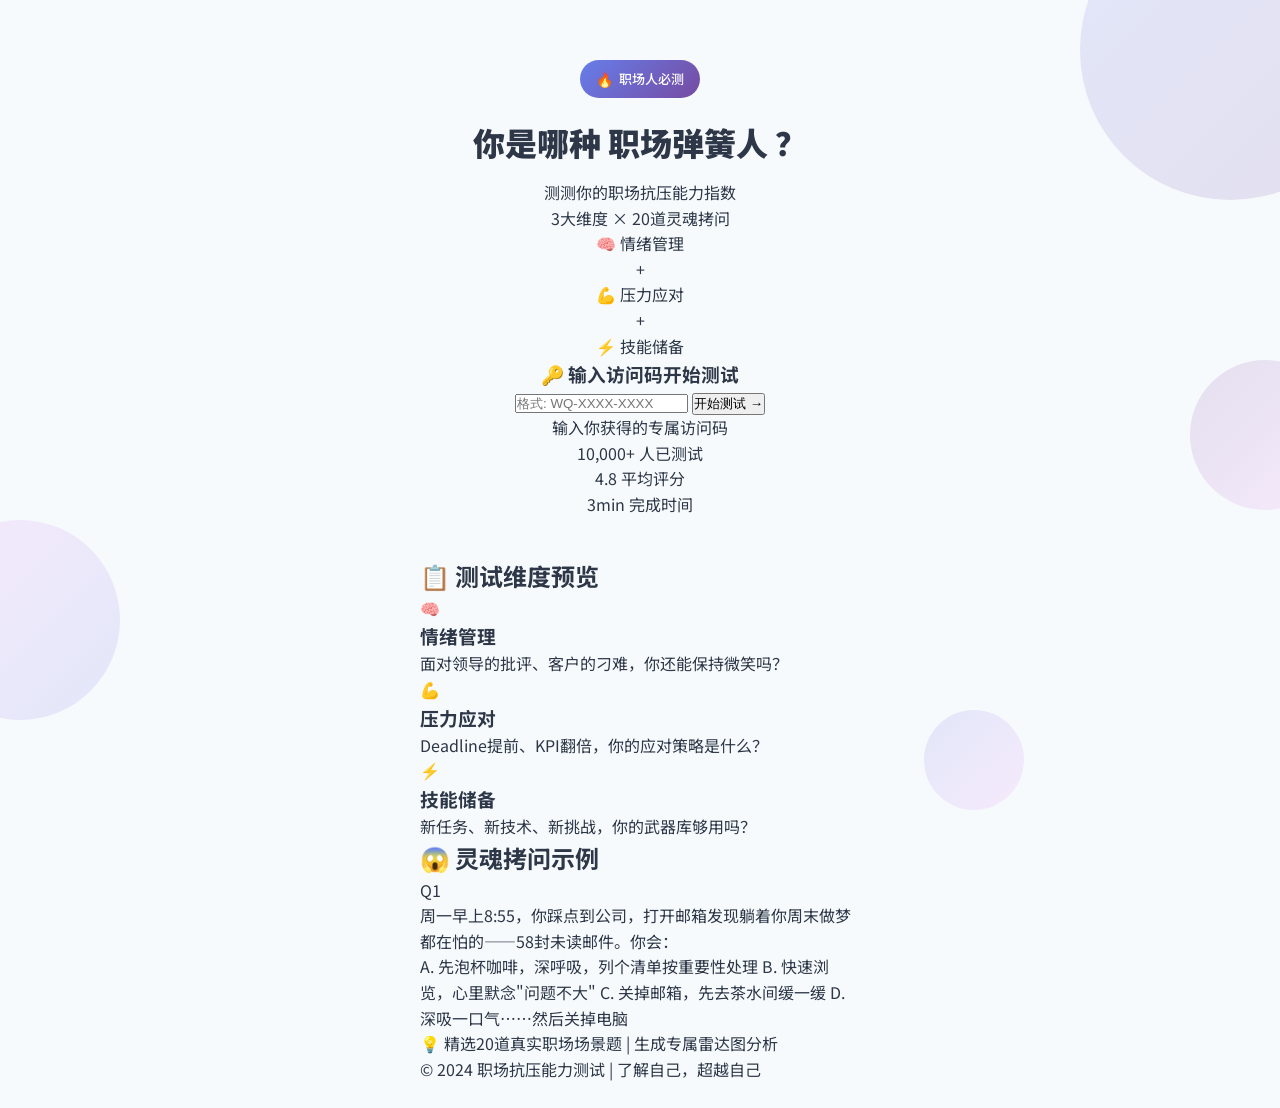
==== index.html @ 23f345e1 "Add files via upload" ====
<!DOCTYPE html>
<html lang="zh-CN">
<head>
    <meta charset="UTF-8">
    <meta name="viewport" content="width=device-width, initial-scale=1.0">
    <title>职场抗压能力测试 - 你是哪种职场弹簧人？</title>
    <link rel="stylesheet" href="assets/style.css">
    <link href="https://fonts.googleapis.com/css2?family=Noto+Sans+SC:wght@300;400;500;700;900&display=swap" rel="stylesheet">
</head>
<body>
    <div class="container">
        <!-- 背景装饰 -->
        <div class="bg-decoration">
            <div class="floating-shape shape-1"></div>
            <div class="floating-shape shape-2"></div>
            <div class="floating-shape shape-3"></div>
            <div class="floating-shape shape-4"></div>
        </div>

        <!-- 主内容区 -->
        <main class="hero-section">
            <div class="badge">
                <span class="badge-icon">🔥</span>
                <span class="badge-text">职场人必测</span>
            </div>

            <h1 class="main-title">
                <span class="title-line">你是哪种</span>
                <span class="title-highlight">职场弹簧人</span>
                <span class="title-line">？</span>
            </h1>

            <p class="subtitle">
                测测你的职场抗压能力指数<br>
                <span class="highlight-text">3大维度 × 20道灵魂拷问</span>
            </p>

            <div class="features">
                <div class="feature-item">
                    <span class="feature-icon">🧠</span>
                    <span>情绪管理</span>
                </div>
                <div class="feature-divider">+</div>
                <div class="feature-item">
                    <span class="feature-icon">💪</span>
                    <span>压力应对</span>
                </div>
                <div class="feature-divider">+</div>
                <div class="feature-item">
                    <span class="feature-icon">⚡</span>
                    <span>技能储备</span>
                </div>
            </div>

            <!-- 密码验证区域 -->
            <div class="password-section">
                <div class="password-box">
                    <h3 class="password-title">🔑 输入访问码开始测试</h3>
                    <div class="password-input-group">
                        <input type="text" id="accessCode" placeholder="格式: WQ-XXXX-XXXX" maxlength="12" autocomplete="off">
                        <button id="verifyBtn" class="verify-btn">
                            <span class="btn-text">开始测试</span>
                            <span class="btn-icon">→</span>
                        </button>
                    </div>
                    <p class="password-hint">输入你获得的专属访问码</p>
                    <p id="errorMsg" class="error-message"></p>
                </div>
            </div>

            <!-- 统计信息 -->
            <div class="stats-bar">
                <div class="stat-item">
                    <span class="stat-number">10,000+</span>
                    <span class="stat-label">人已测试</span>
                </div>
                <div class="stat-divider"></div>
                <div class="stat-item">
                    <span class="stat-number">4.8</span>
                    <span class="stat-label">平均评分</span>
                </div>
                <div class="stat-divider"></div>
                <div class="stat-item">
                    <span class="stat-number">3min</span>
                    <span class="stat-label">完成时间</span>
                </div>
            </div>
        </main>

        <!-- 预览区 -->
        <section class="preview-section">
            <h2 class="preview-title">📋 测试维度预览</h2>
            <div class="dimension-cards">
                <div class="dimension-card">
                    <div class="card-icon">🧠</div>
                    <h3>情绪管理</h3>
                    <p>面对领导的批评、客户的刁难，你还能保持微笑吗？</p>
                </div>
                <div class="dimension-card">
                    <div class="card-icon">💪</div>
                    <h3>压力应对</h3>
                    <p>Deadline提前、KPI翻倍，你的应对策略是什么？</p>
                </div>
                <div class="dimension-card">
                    <div class="card-icon">⚡</div>
                    <h3>技能储备</h3>
                    <p>新任务、新技术、新挑战，你的武器库够用吗？</p>
                </div>
            </div>
        </section>

        <!-- 题目标题预览 -->
        <section class="question-preview">
            <h2 class="preview-title">😱 灵魂拷问示例</h2>
            <div class="question-card">
                <div class="question-number">Q1</div>
                <div class="question-content">
                    <p>周一早上8:55，你踩点到公司，打开邮箱发现躺着你周末做梦都在怕的——58封未读邮件。你会：</p>
                </div>
                <div class="question-options-preview">
                    <span>A. 先泡杯咖啡，深呼吸，列个清单按重要性处理</span>
                    <span>B. 快速浏览，心里默念"问题不大"</span>
                    <span>C. 关掉邮箱，先去茶水间缓一缓</span>
                    <span>D. 深吸一口气……然后关掉电脑</span>
                </div>
            </div>
        </section>

        <!-- 底部信息 -->
        <footer class="footer">
            <p>💡 精选20道真实职场场景题 | 生成专属雷达图分析</p>
            <p class="copyright">© 2024 职场抗压能力测试 | 了解自己，超越自己</p>
        </footer>
    </div>

    <script src="assets/app.js"></script>
    <script>
        // 页面加载动画
        document.addEventListener('DOMContentLoaded', () => {
            document.body.classList.add('loaded');
        });

        // 密码验证
        document.getElementById('verifyBtn').addEventListener('click', verifyCode);
        document.getElementById('accessCode').addEventListener('keypress', (e) => {
            if (e.key === 'Enter') verifyCode();
        });

        async function verifyCode() {
            const code = document.getElementById('accessCode').value.trim().toUpperCase();
            const errorMsg = document.getElementById('errorMsg');
            const btn = document.getElementById('verifyBtn');

            if (!code) {
                errorMsg.textContent = '请输入访问码';
                return;
            }

            // 格式化验证
            const formatRegex = /^WQ-[A-Z0-9]{4}-[A-Z0-9]{4}$/;
            if (!formatRegex.test(code)) {
                errorMsg.textContent = '访问码格式错误，例：WQ-AB12-CD34';
                return;
            }

            btn.classList.add('loading');
            btn.disabled = true;

            try {
                const response = await fetch('api/verify.js', {
                    method: 'POST',
                    headers: { 'Content-Type': 'application/json' },
                    body: JSON.stringify({ code })
                });

                const result = await response.json();

                if (result.success) {
                    sessionStorage.setItem('accessCode', code);
                    window.location.href = 'quiz.html';
                } else {
                    errorMsg.textContent = result.message || '访问码无效或已使用';
                    btn.classList.remove('loading');
                    btn.disabled = false;
                }
            } catch (error) {
                // 开发环境下的离线模式
                console.log('API unavailable, using local verification');
                
                try {
                    const res = await fetch('data/codes.json');
                    const data = await res.json();
                    
                    if (data.codes.includes(code) && !data.used_codes.includes(code)) {
                        sessionStorage.setItem('accessCode', code);
                        sessionStorage.setItem('usedCodes', JSON.stringify([...data.used_codes, code]));
                        window.location.href = 'quiz.html';
                    } else if (data.used_codes.includes(code)) {
                        errorMsg.textContent = '该访问码已被使用';
                    } else {
                        errorMsg.textContent = '访问码无效';
                    }
                } catch (e) {
                    errorMsg.textContent = '验证服务暂时不可用，请稍后重试';
                }
                
                btn.classList.remove('loading');
                btn.disabled = false;
            }
        }

        // 输入框格式化
        document.getElementById('accessCode').addEventListener('input', function(e) {
            let value = e.target.value.toUpperCase().replace(/[^A-Z0-9]/g, '');
            
            if (value.length > 2) {
                value = value.substring(0, 2) + '-' + value.substring(2);
            }
            if (value.length > 7) {
                value = value.substring(0, 7) + '-' + value.substring(7);
            }
            if (value.length > 12) {
                value = value.substring(0, 12);
            }
            
            e.target.value = value;
        });
    </script>
</body>
</html>
---- assets/style.css ----
/* ================================================
   职场抗压能力测试 - 样式表
   ================================================ */

/* ========== 基础样式 ========== */
* {
    margin: 0;
    padding: 0;
    box-sizing: border-box;
}

:root {
    --primary: #667eea;
    --primary-dark: #5a67d8;
    --secondary: #764ba2;
    --accent: #f093fb;
    --success: #48bb78;
    --warning: #ed8936;
    --danger: #fc8181;
    --text-primary: #2d3748;
    --text-secondary: #718096;
    --text-light: #a0aec0;
    --bg-light: #f7fafc;
    --bg-card: #ffffff;
    --shadow-sm: 0 2px 8px rgba(0, 0, 0, 0.06);
    --shadow-md: 0 4px 20px rgba(0, 0, 0, 0.08);
    --shadow-lg: 0 10px 40px rgba(0, 0, 0, 0.12);
    --radius-sm: 8px;
    --radius-md: 12px;
    --radius-lg: 20px;
    --radius-xl: 28px;
}

body {
    font-family: 'Noto Sans SC', -apple-system, BlinkMacSystemFont, sans-serif;
    background: var(--bg-light);
    color: var(--text-primary);
    line-height: 1.6;
    overflow-x: hidden;
}

.container {
    max-width: 480px;
    margin: 0 auto;
    padding: 0 20px;
    position: relative;
}

/* ========== 背景装饰 ========== */
.bg-decoration {
    position: fixed;
    top: 0;
    left: 0;
    width: 100%;
    height: 100%;
    pointer-events: none;
    z-index: 0;
    overflow: hidden;
}

.floating-shape {
    position: absolute;
    border-radius: 50%;
    opacity: 0.15;
    animation: float 20s ease-in-out infinite;
}

.shape-1 {
    width: 300px;
    height: 300px;
    background: linear-gradient(135deg, var(--primary), var(--secondary));
    top: -100px;
    right: -100px;
    animation-delay: 0s;
}

.shape-2 {
    width: 200px;
    height: 200px;
    background: linear-gradient(135deg, var(--accent), var(--primary));
    bottom: 20%;
    left: -80px;
    animation-delay: -5s;
}

.shape-3 {
    width: 150px;
    height: 150px;
    background: linear-gradient(135deg, var(--secondary), var(--accent));
    top: 40%;
    right: -60px;
    animation-delay: -10s;
}

.shape-4 {
    width: 100px;
    height: 100px;
    background: linear-gradient(135deg, var(--primary), var(--accent));
    bottom: 10%;
    right: 20%;
    animation-delay: -15s;
}

@keyframes float {
    0%, 100% { transform: translate(0, 0) rotate(0deg); }
    25% { transform: translate(20px, -30px) rotate(5deg); }
    50% { transform: translate(-10px, 20px) rotate(-5deg); }
    75% { transform: translate(30px, 10px) rotate(3deg); }
}

/* ========== 首页样式 ========== */
.hero-section {
    position: relative;
    z-index: 1;
    padding: 60px 0 40px;
    text-align: center;
}

.badge {
    display: inline-flex;
    align-items: center;
    gap: 6px;
    background: linear-gradient(135deg, var(--primary), var(--secondary));
    color: white;
    padding: 8px 16px;
    border-radius: 50px;
    font-size: 13px;
    font-weight: 500;
    margin-bottom: 24px;
    animation: slideDown 0.6s ease-out;
}

.badge-icon {
    font-size: 14px;
}

@keyframes slideDown {
    from {
        opacity: 0;
        transform: translateY(-20px);
    }
    to {
        opacity: 1;
        transform: translateY(0);
    }
}

.main-title {
    font-size: 32px;
    font-weight: 900;
    line-height: 1.3;
    margin-bottom: 16px;
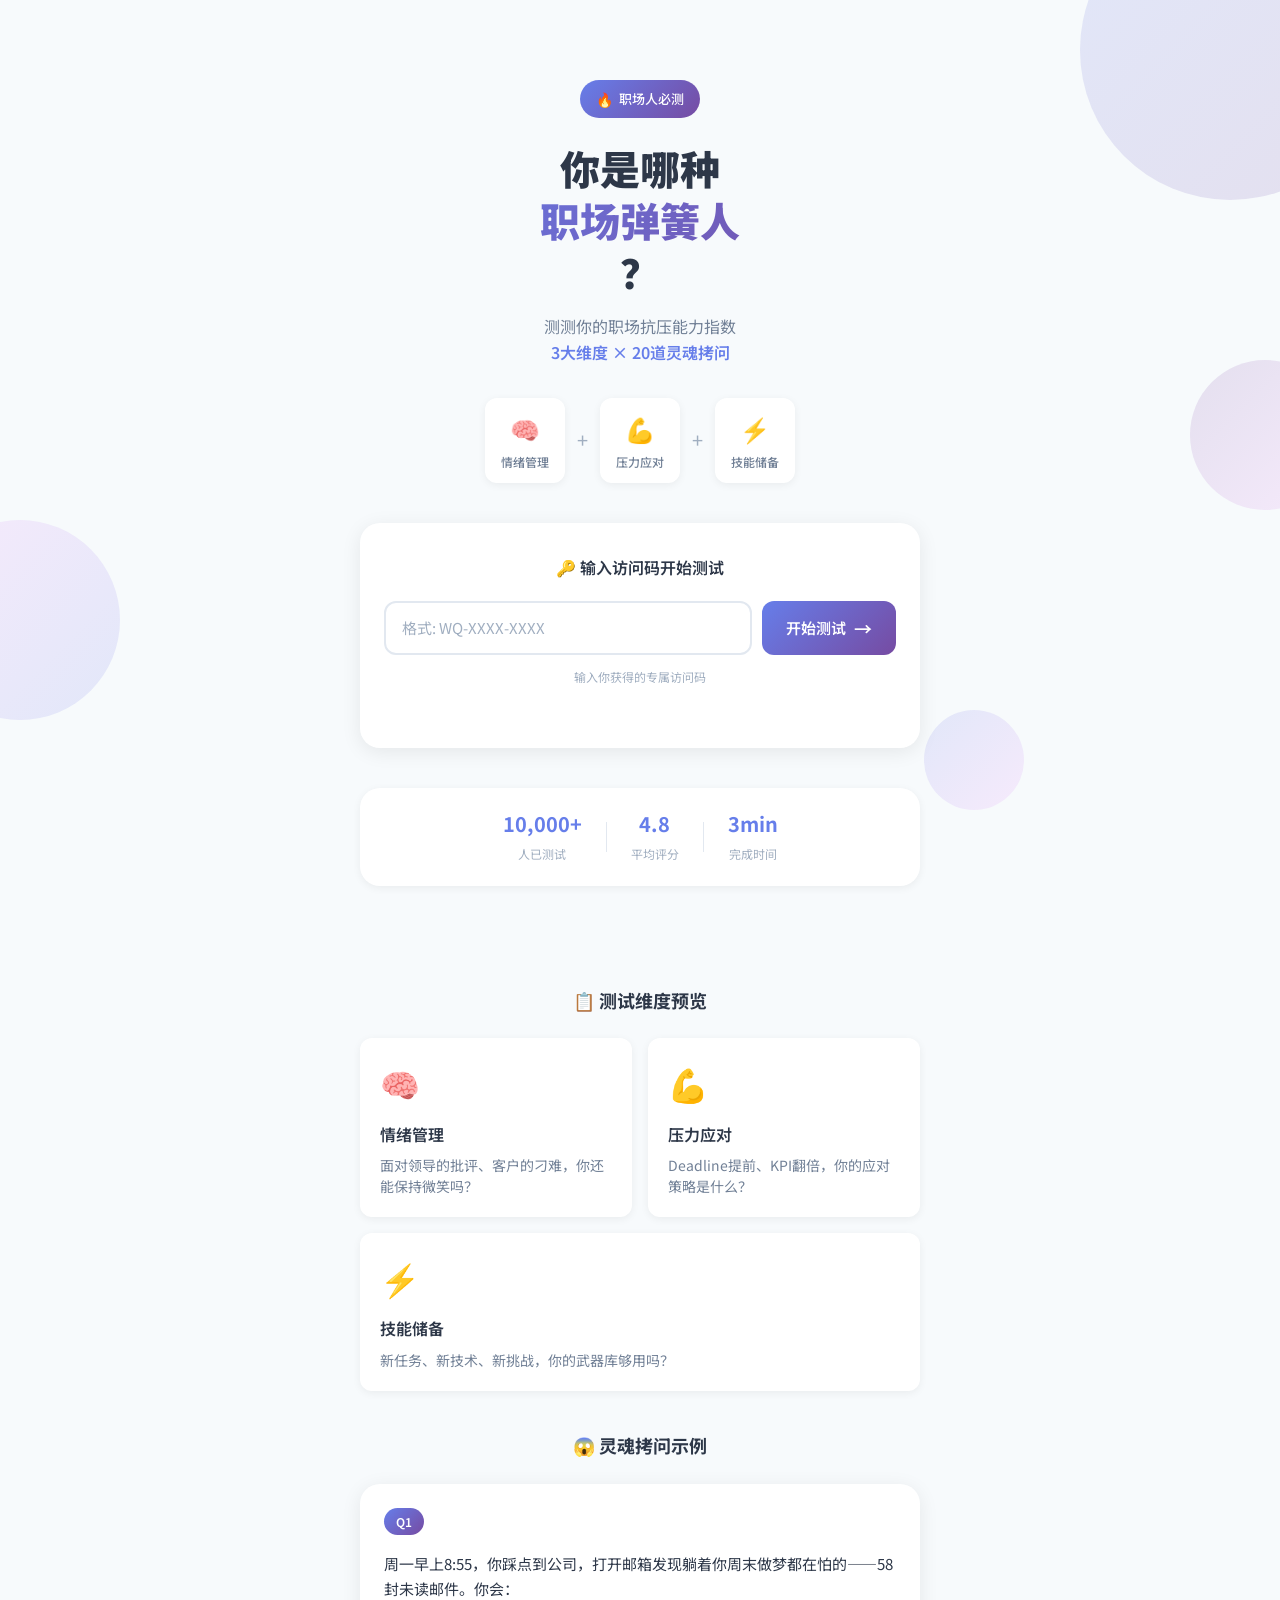
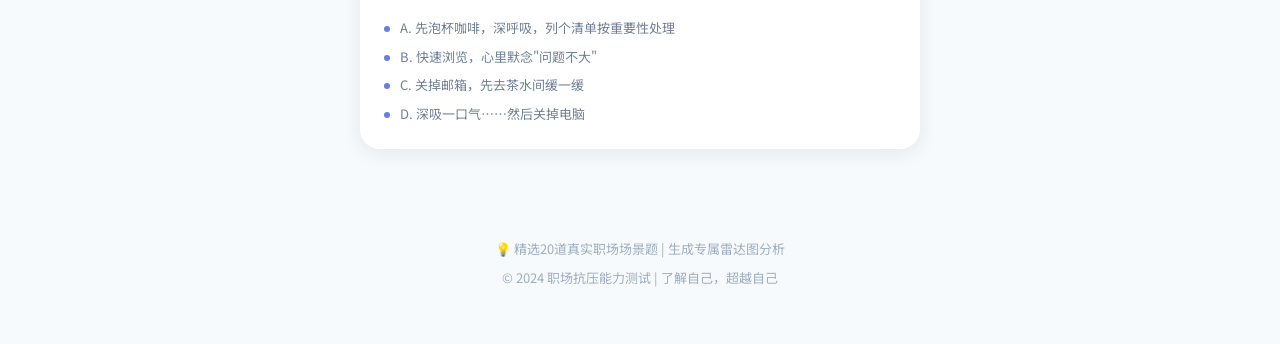
==== commit cbe878e9: "Update index.html" ====
--- a/index.html
+++ b/index.html
@@ -167,7 +167,7 @@
             btn.disabled = true;
 
             try {
-                const response = await fetch('api/verify.js', {
+                const response = await fetch('/api/verify', {
                     method: 'POST',
                     headers: { 'Content-Type': 'application/json' },
                     body: JSON.stringify({ code })
@@ -176,7 +176,9 @@
                 const result = await response.json();
 
                 if (result.success) {
+                    // 存储到sessionStorage
                     sessionStorage.setItem('accessCode', code);
+                    // 跳转到测试页面
                     window.location.href = 'quiz.html';
                 } else {
                     errorMsg.textContent = result.message || '访问码无效或已使用';
@@ -187,6 +189,7 @@
                 // 开发环境下的离线模式
                 console.log('API unavailable, using local verification');
                 
+                // 从codes.json读取验证
                 try {
                     const res = await fetch('data/codes.json');
                     const data = await res.json();
@@ -213,6 +216,7 @@
         document.getElementById('accessCode').addEventListener('input', function(e) {
             let value = e.target.value.toUpperCase().replace(/[^A-Z0-9]/g, '');
             
+            // 格式化 WQ-XXXX-XXXX
             if (value.length > 2) {
                 value = value.substring(0, 2) + '-' + value.substring(2);
             }
@@ -227,4 +231,4 @@
         });
     </script>
 </body>
-</html>+</html>
--- a/assets/style.css
+++ b/assets/style.css
@@ -149,4 +149,1358 @@
     font-size: 32px;
     font-weight: 900;
     line-height: 1.3;
-    margin-bottom: 16px;+    margin-bottom: 16px;
+    animation: fadeIn 0.8s ease-out 0.2s both;
+}
+
+.title-line {
+    display: block;
+    color: var(--text-primary);
+}
+
+.title-highlight {
+    display: block;
+    background: linear-gradient(135deg, var(--primary), var(--secondary));
+    -webkit-background-clip: text;
+    -webkit-text-fill-color: transparent;
+    background-clip: text;
+}
+
+.subtitle {
+    font-size: 16px;
+    color: var(--text-secondary);
+    margin-bottom: 32px;
+    animation: fadeIn 0.8s ease-out 0.4s both;
+}
+
+.highlight-text {
+    color: var(--primary);
+    font-weight: 600;
+}
+
+.features {
+    display: flex;
+    justify-content: center;
+    align-items: center;
+    gap: 12px;
+    margin-bottom: 40px;
+    animation: fadeIn 0.8s ease-out 0.6s both;
+}
+
+.feature-item {
+    display: flex;
+    flex-direction: column;
+    align-items: center;
+    gap: 4px;
+    padding: 12px 16px;
+    background: white;
+    border-radius: var(--radius-md);
+    box-shadow: var(--shadow-sm);
+}
+
+.feature-icon {
+    font-size: 24px;
+}
+
+.feature-item span:last-child {
+    font-size: 12px;
+    font-weight: 500;
+    color: var(--text-secondary);
+}
+
+.feature-divider {
+    color: var(--text-light);
+    font-size: 20px;
+}
+
+/* ========== 密码验证区域 ========== */
+.password-section {
+    animation: fadeIn 0.8s ease-out 0.8s both;
+}
+
+.password-box {
+    background: white;
+    border-radius: var(--radius-lg);
+    padding: 32px 24px;
+    box-shadow: var(--shadow-md);
+}
+
+.password-title {
+    font-size: 16px;
+    font-weight: 600;
+    margin-bottom: 20px;
+    color: var(--text-primary);
+}
+
+.password-input-group {
+    display: flex;
+    gap: 10px;
+}
+
+.password-input-group input {
+    flex: 1;
+    padding: 14px 16px;
+    border: 2px solid #e2e8f0;
+    border-radius: var(--radius-md);
+    font-size: 15px;
+    font-family: inherit;
+    transition: all 0.3s ease;
+    text-transform: uppercase;
+    letter-spacing: 1px;
+}
+
+.password-input-group input:focus {
+    outline: none;
+    border-color: var(--primary);
+    box-shadow: 0 0 0 3px rgba(102, 126, 234, 0.15);
+}
+
+.password-input-group input::placeholder {
+    text-transform: none;
+    letter-spacing: normal;
+    color: var(--text-light);
+}
+
+.verify-btn {
+    display: flex;
+    align-items: center;
+    gap: 8px;
+    padding: 14px 24px;
+    background: linear-gradient(135deg, var(--primary), var(--secondary));
+    color: white;
+    border: none;
+    border-radius: var(--radius-md);
+    font-size: 15px;
+    font-weight: 600;
+    font-family: inherit;
+    cursor: pointer;
+    transition: all 0.3s ease;
+}
+
+.verify-btn:hover {
+    transform: translateY(-2px);
+    box-shadow: 0 4px 15px rgba(102, 126, 234, 0.4);
+}
+
+.verify-btn:active {
+    transform: translateY(0);
+}
+
+.verify-btn.loading {
+    opacity: 0.8;
+    pointer-events: none;
+}
+
+.verify-btn.loading .btn-text {
+    display: none;
+}
+
+.verify-btn.loading .btn-icon {
+    animation: spin 1s linear infinite;
+}
+
+@keyframes spin {
+    from { transform: rotate(0deg); }
+    to { transform: rotate(360deg); }
+}
+
+.password-hint {
+    font-size: 12px;
+    color: var(--text-light);
+    margin-top: 12px;
+}
+
+.error-message {
+    font-size: 13px;
+    color: var(--danger);
+    margin-top: 10px;
+    min-height: 20px;
+}
+
+/* ========== 统计信息 ========== */
+.stats-bar {
+    display: flex;
+    justify-content: center;
+    align-items: center;
+    gap: 24px;
+    margin-top: 40px;
+    padding: 20px;
+    background: white;
+    border-radius: var(--radius-lg);
+    box-shadow: var(--shadow-sm);
+    animation: fadeIn 0.8s ease-out 1s both;
+}
+
+.stat-item {
+    text-align: center;
+}
+
+.stat-number {
+    display: block;
+    font-size: 20px;
+    font-weight: 700;
+    color: var(--primary);
+}
+
+.stat-label {
+    font-size: 12px;
+    color: var(--text-light);
+}
+
+.stat-divider {
+    width: 1px;
+    height: 30px;
+    background: #e2e8f0;
+}
+
+/* ========== 预览区域 ========== */
+.preview-section {
+    position: relative;
+    z-index: 1;
+    padding: 40px 0;
+}
+
+.preview-title {
+    font-size: 18px;
+    font-weight: 700;
+    text-align: center;
+    margin-bottom: 24px;
+    color: var(--text-primary);
+}
+
+.dimension-cards {
+    display: flex;
+    flex-direction: column;
+    gap: 16px;
+}
+
+.dimension-card {
+    background: white;
+    border-radius: var(--radius-md);
+    padding: 20px;
+    box-shadow: var(--shadow-sm);
+    text-align: left;
+    transition: all 0.3s ease;
+}
+
+.dimension-card:hover {
+    transform: translateY(-3px);
+    box-shadow: var(--shadow-md);
+}
+
+.card-icon {
+    font-size: 32px;
+    margin-bottom: 12px;
+}
+
+.dimension-card h3 {
+    font-size: 16px;
+    font-weight: 600;
+    margin-bottom: 8px;
+    color: var(--text-primary);
+}
+
+.dimension-card p {
+    font-size: 14px;
+    color: var(--text-secondary);
+    line-height: 1.5;
+}
+
+/* ========== 题目标题预览 ========== */
+.question-preview {
+    position: relative;
+    z-index: 1;
+    padding: 0 0 60px;
+}
+
+.question-card {
+    background: white;
+    border-radius: var(--radius-lg);
+    padding: 24px;
+    box-shadow: var(--shadow-md);
+}
+
+.question-number {
+    display: inline-block;
+    background: linear-gradient(135deg, var(--primary), var(--secondary));
+    color: white;
+    padding: 4px 12px;
+    border-radius: 50px;
+    font-size: 12px;
+    font-weight: 600;
+    margin-bottom: 16px;
+}
+
+.question-content p {
+    font-size: 15px;
+    line-height: 1.7;
+    color: var(--text-primary);
+    margin-bottom: 16px;
+}
+
+.question-options-preview {
+    display: flex;
+    flex-direction: column;
+    gap: 8px;
+}
+
+.question-options-preview span {
+    font-size: 13px;
+    color: var(--text-secondary);
+    padding-left: 16px;
+    position: relative;
+}
+
+.question-options-preview span::before {
+    content: '';
+    position: absolute;
+    left: 0;
+    top: 8px;
+    width: 6px;
+    height: 6px;
+    background: var(--primary);
+    border-radius: 50%;
+}
+
+/* ========== 页脚 ========== */
+.footer {
+    position: relative;
+    z-index: 1;
+    text-align: center;
+    padding: 30px 0;
+    color: var(--text-light);
+    font-size: 13px;
+}
+
+.footer p:first-child {
+    margin-bottom: 8px;
+}
+
+/* ========== 动画 ========== */
+@keyframes fadeIn {
+    from {
+        opacity: 0;
+        transform: translateY(20px);
+    }
+    to {
+        opacity: 1;
+        transform: translateY(0);
+    }
+}
+
+body.loaded .hero-section > * {
+    animation-play-state: running;
+}
+
+/* ================================================
+   测评页面样式
+   ================================================ */
+
+.quiz-page {
+    background: linear-gradient(180deg, #f0f2ff 0%, #f7fafc 100%);
+    min-height: 100vh;
+}
+
+/* 头部 */
+.quiz-header {
+    position: sticky;
+    top: 0;
+    background: white;
+    z-index: 100;
+    box-shadow: var(--shadow-sm);
+}
+
+.header-content {
+    display: flex;
+    justify-content: space-between;
+    align-items: center;
+    padding: 16px 20px;
+}
+
+.logo {
+    display: flex;
+    align-items: center;
+    gap: 8px;
+}
+
+.logo-icon {
+    font-size: 24px;
+}
+
+.logo-text {
+    font-size: 15px;
+    font-weight: 600;
+    color: var(--text-primary);
+}
+
+.progress-info {
+    font-size: 14px;
+    color: var(--text-secondary);
+}
+
+.progress-info strong {
+    color: var(--primary);
+    font-weight: 700;
+}
+
+.progress-bar-container {
+    height: 4px;
+    background: #e2e8f0;
+}
+
+.progress-bar {
+    height: 100%;
+    background: linear-gradient(90deg, var(--primary), var(--secondary));
+    width: 0;
+    transition: width 0.5s ease;
+}
+
+/* 维度标签 */
+.dimension-badge {
+    display: inline-flex;
+    align-items: center;
+    gap: 6px;
+    background: white;
+    padding: 8px 16px;
+    border-radius: 50px;
+    box-shadow: var(--shadow-sm);
+    margin: 20px 0;
+    font-size: 13px;
+    font-weight: 500;
+}
+
+.dimension-icon {
+    font-size: 16px;
+}
+
+/* 主内容区 */
+.quiz-main {
+    padding: 0 20px 40px;
+    max-width: 480px;
+    margin: 0 auto;
+}
+
+/* 题目卡片 */
+.question-card-main {
+    background: white;
+    border-radius: var(--radius-xl);
+    padding: 28px 24px;
+    box-shadow: var(--shadow-md);
+    margin-bottom: 24px;
+    opacity: 0;
+    transform: translateY(20px);
+    transition: all 0.4s ease;
+}
+
+.question-card-main.animate-in {
+    opacity: 1;
+    transform: translateY(0);
+}
+
+.question-number-badge {
+    display: inline-block;
+    background: linear-gradient(135deg, var(--primary), var(--secondary));
+    color: white;
+    padding: 6px 14px;
+    border-radius: 50px;
+    font-size: 14px;
+    font-weight: 700;
+    margin-bottom: 20px;
+}
+
+.scenario-container {
+    margin-bottom: 24px;
+}
+
+.scenario-text {
+    font-size: 16px;
+    line-height: 1.8;
+    color: var(--text-primary);
+}
+
+/* 选项 */
+.options-container {
+    display: flex;
+    flex-direction: column;
+    gap: 12px;
+}
+
+.option-item {
+    display: flex;
+    align-items: flex-start;
+    gap: 12px;
+    padding: 16px;
+    background: var(--bg-light);
+    border-radius: var(--radius-md);
+    cursor: pointer;
+    transition: all 0.3s ease;
+    border: 2px solid transparent;
+    opacity: 0;
+    transform: translateX(-20px);
+}
+
+.option-item.animate-in {
+    opacity: 1;
+    transform: translateX(0);
+}
+
+.option-item:hover {
+    background: #eef2ff;
+    border-color: var(--primary);
+}
+
+.option-item.selected {
+    background: linear-gradient(135deg, rgba(102, 126, 234, 0.1), rgba(118, 75, 162, 0.1));
+    border-color: var(--primary);
+}
+
+.option-item.pulse {
+    animation: optionPulse 0.2s ease;
+}
+
+@keyframes optionPulse {
+    50% { transform: scale(1.02); }
+}
+
+.option-label {
+    flex-shrink: 0;
+    width: 28px;
+    height: 28px;
+    display: flex;
+    align-items: center;
+    justify-content: center;
+    background: white;
+    border-radius: 50%;
+    font-size: 13px;
+    font-weight: 600;
+    color: var(--text-secondary);
+    transition: all 0.3s ease;
+}
+
+.option-item.selected .option-label {
+    background: var(--primary);
+    color: white;
+}
+
+.option-text {
+    flex: 1;
+    font-size: 14px;
+    line-height: 1.6;
+    color: var(--text-primary);
+}
+
+.option-check {
+    flex-shrink: 0;
+    width: 24px;
+    height: 24px;
+    display: flex;
+    align-items: center;
+    justify-content: center;
+    color: var(--primary);
+    font-size: 16px;
+    opacity: 0;
+    transform: scale(0);
+    transition: all 0.3s ease;
+}
+
+.option-item.selected .option-check {
+    opacity: 1;
+    transform: scale(1);
+}
+
+/* 导航按钮 */
+.quiz-nav {
+    display: flex;
+    gap: 12px;
+    margin-bottom: 24px;
+}
+
+.nav-btn {
+    flex: 1;
+    display: flex;
+    align-items: center;
+    justify-content: center;
+    gap: 8px;
+    padding: 16px;
+    border: none;
+    border-radius: var(--radius-md);
+    font-size: 15px;
+    font-weight: 600;
+    font-family: inherit;
+    cursor: pointer;
+    transition: all 0.3s ease;
+}
+
+.prev-btn {
+    background: white;
+    color: var(--text-secondary);
+    box-shadow: var(--shadow-sm);
+}
+
+.prev-btn:hover:not(:disabled) {
+    background: #f7fafc;
+}
+
+.prev-btn:disabled {
+    opacity: 0.5;
+    cursor: not-allowed;
+}
+
+.next-btn, .submit-btn {
+    background: linear-gradient(135deg, var(--primary), var(--secondary));
+    color: white;
+}
+
+.next-btn:hover:not(:disabled), .submit-btn:hover:not(:disabled) {
+    transform: translateY(-2px);
+    box-shadow: 0 4px 15px rgba(102, 126, 234, 0.4);
+}
+
+.next-btn:disabled, .submit-btn:disabled {
+    opacity: 0.5;
+    cursor: not-allowed;
+    transform: none;
+    box-shadow: none;
+}
+
+/* 答题进度指示器 */
+.question-dots {
+    display: flex;
+    flex-wrap: wrap;
+    justify-content: center;
+    gap: 8px;
+}
+
+.dot {
+    width: 10px;
+    height: 10px;
+    background: #e2e8f0;
+    border-radius: 50%;
+    cursor: pointer;
+    transition: all 0.3s ease;
+}
+
+.dot:hover {
+    background: var(--primary);
+    transform: scale(1.2);
+}
+
+.dot.current {
+    background: var(--primary);
+    transform: scale(1.3);
+}
+
+.dot.answered {
+    background: var(--secondary);
+}
+
+/* 退出模态框 */
+.exit-modal {
+    position: fixed;
+    top: 0;
+    left: 0;
+    width: 100%;
+    height: 100%;
+    background: rgba(0, 0, 0, 0.5);
+    display: flex;
+    align-items: center;
+    justify-content: center;
+    z-index: 1000;
+    opacity: 0;
+    visibility: hidden;
+    transition: all 0.3s ease;
+}
+
+.exit-modal.show {
+    opacity: 1;
+    visibility: visible;
+}
+
+.modal-content {
+    background: white;
+    border-radius: var(--radius-lg);
+    padding: 32px;
+    text-align: center;
+    max-width: 320px;
+    transform: scale(0.9);
+    transition: transform 0.3s ease;
+}
+
+.exit-modal.show .modal-content {
+    transform: scale(1);
+}
+
+.modal-content h3 {
+    font-size: 18px;
+    margin-bottom: 8px;
+}
+
+.modal-content p {
+    font-size: 14px;
+    color: var(--text-secondary);
+    margin-bottom: 24px;
+}
+
+.modal-buttons {
+    display: flex;
+    gap: 12px;
+}
+
+.modal-btn {
+    flex: 1;
+    padding: 12px;
+    border: none;
+    border-radius: var(--radius-md);
+    font-size: 14px;
+    font-weight: 600;
+    font-family: inherit;
+    cursor: pointer;
+}
+
+.modal-btn.cancel {
+    background: #e2e8f0;
+    color: var(--text-secondary);
+}
+
+.modal-btn.confirm {
+    background: var(--danger);
+    color: white;
+}
+
+/* ================================================
+   结果页面样式
+   ================================================ */
+
+.result-page {
+    background: linear-gradient(180deg, #f0f2ff 0%, #f7fafc 100%);
+    min-height: 100vh;
+    padding-bottom: 40px;
+}
+
+.result-header {
+    background: white;
+    padding: 20px;
+    box-shadow: var(--shadow-sm);
+}
+
+.header-top {
+    margin-bottom: 16px;
+}
+
+.back-btn {
+    font-size: 14px;
+    color: var(--primary);
+    cursor: pointer;
+    transition: color 0.3s ease;
+}
+
+.back-btn:hover {
+    color: var(--primary-dark);
+}
+
+.header-content {
+    text-align: center;
+}
+
+.result-badge {
+    display: inline-block;
+    background: linear-gradient(135deg, rgba(102, 126, 234, 0.1), rgba(118, 75, 162, 0.1));
+    color: var(--primary);
+    padding: 6px 16px;
+    border-radius: 50px;
+    font-size: 13px;
+    font-weight: 600;
+    margin-bottom: 12px;
+}
+
+.result-title {
+    font-size: 24px;
+    font-weight: 700;
+    color: var(--text-primary);
+}
+
+.result-title.loading-dots::after {
+    content: '';
+    animation: dots 1.5s infinite;
+}
+
+@keyframes dots {
+    0%, 20% { content: ''; }
+    40% { content: '.'; }
+    60% { content: '..'; }
+    80%, 100% { content: '...'; }
+}
+
+/* 主要结果卡片 */
+.result-main {
+    max-width: 480px;
+    margin: 0 auto;
+    padding: 24px 20px;
+}
+
+/* 总分卡片 */
+.score-card {
+    background: white;
+    border-radius: var(--radius-xl);
+    padding: 32px 24px;
+    box-shadow: var(--shadow-md);
+    margin-bottom: 20px;
+    text-align: center;
+}
+
+.score-main {
+    display: flex;
+    flex-direction: column;
+    align-items: center;
+    gap: 24px;
+}
+
+.score-circle {
+    position: relative;
+    width: 160px;
+    height: 160px;
+}
+
+.score-ring {
+    transform: rotate(-90deg);
+}
+
+.ring-bg {
+    fill: none;
+    stroke: #e2e8f0;
+    stroke-width: 12;
+}
+
+.ring-progress {
+    fill: none;
+    stroke-width: 12;
+    stroke-linecap: round;
+}
+
+.score-inner {
+    position: absolute;
+    top: 50%;
+    left: 50%;
+    transform: translate(-50%, -50%);
+    text-align: center;
+}
+
+.score-number {
+    display: block;
+    font-size: 48px;
+    font-weight: 900;
+    background: linear-gradient(135deg, var(--primary), var(--secondary));
+    -webkit-background-clip: text;
+    -webkit-text-fill-color: transparent;
+    background-clip: text;
+    line-height: 1;
+}
+
+.score-label {
+    font-size: 14px;
+    color: var(--text-light);
+    margin-top: 4px;
+}
+
+.score-info {
+    text-align: center;
+}
+
+.title-badge {
+    display: inline-flex;
+    align-items: center;
+    gap: 8px;
+    background: linear-gradient(135deg, var(--primary), var(--secondary));
+    color: white;
+    padding: 10px 20px;
+    border-radius: 50px;
+    margin-bottom: 12px;
+}
+
+.title-emoji {
+    font-size: 20px;
+}
+
+.title-text {
+    font-size: 16px;
+    font-weight: 700;
+}
+
+.title-desc {
+    font-size: 14px;
+    color: var(--text-secondary);
+    line-height: 1.6;
+    max-width: 300px;
+}
+
+/* 雷达图卡片 */
+.radar-card {
+    background: white;
+    border-radius: var(--radius-xl);
+    padding: 24px;
+    box-shadow: var(--shadow-md);
+    margin-bottom: 20px;
+}
+
+.card-title {
+    display: flex;
+    align-items: center;
+    gap: 8px;
+    font-size: 16px;
+    font-weight: 700;
+    margin-bottom: 20px;
+    color: var(--text-primary);
+}
+
+.title-icon {
+    font-size: 20px;
+}
+
+.radar-container {
+    width: 100%;
+}
+
+/* 维度分析卡片 */
+.analysis-cards {
+    display: flex;
+    flex-direction: column;
+    gap: 16px;
+    margin-bottom: 20px;
+}
+
+.analysis-card {
+    background: white;
+    border-radius: var(--radius-xl);
+    padding: 24px;
+    box-shadow: var(--shadow-md);
+    opacity: 0;
+    transform: translateY(20px);
+    animation: slideUp 0.6s ease forwards;
+}
+
+@keyframes slideUp {
+    to {
+        opacity: 1;
+        transform: translateY(0);
+    }
+}
+
+.analysis-header {
+    display: flex;
+    align-items: center;
+    gap: 10px;
+    margin-bottom: 16px;
+    flex-wrap: wrap;
+}
+
+.analysis-icon {
+    font-size: 24px;
+}
+
+.analysis-title {
+    font-size: 16px;
+    font-weight: 700;
+    color: var(--text-primary);
+}
+
+.analysis-score {
+    font-size: 18px;
+    font-weight: 700;
+    color: var(--primary);
+    margin-left: auto;
+}
+
+.analysis-level {
+    font-size: 12px;
+    padding: 4px 10px;
+    border-radius: 50px;
+    font-weight: 600;
+}
+
+.level-good {
+    background: rgba(72, 187, 120, 0.15);
+    color: var(--success);
+}
+
+.level-ok {
+    background: rgba(237, 137, 54, 0.15);
+    color: var(--warning);
+}
+
+.level-warn {
+    background: rgba(252, 129, 129, 0.15);
+    color: var(--danger);
+}
+
+.analysis-bar {
+    height: 8px;
+    background: #e2e8f0;
+    border-radius: 4px;
+    margin-bottom: 16px;
+    overflow: hidden;
+}
+
+.bar-fill {
+    height: 100%;
+    background: linear-gradient(90deg, var(--primary), var(--secondary));
+    border-radius: 4px;
+    width: 0;
+    transition: width 1s ease;
+}
+
+.analysis-desc {
+    font-size: 14px;
+    color: var(--text-secondary);
+    line-height: 1.7;
+    margin-bottom: 16px;
+}
+
+.analysis-tips {
+    background: var(--bg-light);
+    border-radius: var(--radius-md);
+    padding: 16px;
+}
+
+.analysis-tips h4 {
+    font-size: 13px;
+    font-weight: 600;
+    color: var(--text-primary);
+    margin-bottom: 10px;
+}
+
+.analysis-tips ul {
+    list-style: none;
+}
+
+.analysis-tips li {
+    font-size: 13px;
+    color: var(--text-secondary);
+    padding: 6px 0;
+    padding-left: 16px;
+    position: relative;
+}
+
+.analysis-tips li::before {
+    content: '•';
+    position: absolute;
+    left: 0;
+    color: var(--primary);
+}
+
+/* 分享文案卡片 */
+.share-card {
+    background: white;
+    border-radius: var(--radius-xl);
+    padding: 24px;
+    box-shadow: var(--shadow-md);
+    margin-bottom: 20px;
+}
+
+.share-content {
+    background: var(--bg-light);
+    border-radius: var(--radius-md);
+    padding: 20px;
+    margin-bottom: 16px;
+}
+
+.share-text {
+    font-size: 14px;
+    line-height: 1.8;
+    color: var(--text-primary);
+    margin-bottom: 16px;
+}
+
+.copy-btn {
+    width: 100%;
+    display: flex;
+    align-items: center;
+    justify-content: center;
+    gap: 8px;
+    padding: 14px;
+    background: linear-gradient(135deg, var(--primary), var(--secondary));
+    color: white;
+    border: none;
+    border-radius: var(--radius-md);
+    font-size: 15px;
+    font-weight: 600;
+    font-family: inherit;
+    cursor: pointer;
+    transition: all 0.3s ease;
+}
+
+.copy-btn:hover {
+    transform: translateY(-2px);
+    box-shadow: 0 4px 15px rgba(102, 126, 234, 0.4);
+}
+
+.share-preview {
+    text-align: center;
+}
+
+.preview-hint {
+    font-size: 12px;
+    color: var(--text-light);
+}
+
+/* 操作按钮 */
+.action-buttons {
+    display: flex;
+    gap: 12px;
+    margin-bottom: 24px;
+}
+
+.action-btn {
+    flex: 1;
+    display: flex;
+    align-items: center;
+    justify-content: center;
+    gap: 8px;
+    padding: 16px;
+    border: none;
+    border-radius: var(--radius-md);
+    font-size: 15px;
+    font-weight: 600;
+    font-family: inherit;
+    cursor: pointer;
+    transition: all 0.3s ease;
+}
+
+.retry-btn {
+    background: white;
+    color: var(--text-secondary);
+    box-shadow: var(--shadow-sm);
+}
+
+.retry-btn:hover {
+    background: #f7fafc;
+}
+
+.share-btn {
+    background: linear-gradient(135deg, var(--primary), var(--secondary));
+    color: white;
+}
+
+.share-btn:hover {
+    transform: translateY(-2px);
+    box-shadow: 0 4px 15px rgba(102, 126, 234, 0.4);
+}
+
+.btn-icon {
+    font-size: 18px;
+}
+
+/* 图片提示 */
+.image-tip {
+    text-align: center;
+    padding: 16px;
+    background: rgba(102, 126, 234, 0.1);
+    border-radius: var(--radius-md);
+    margin-bottom: 20px;
+}
+
+.image-tip p {
+    font-size: 13px;
+    color: var(--primary);
+}
+
+/* 分享图片区域 */
+.share-image-container {
+    max-width: 480px;
+    margin: 0 auto;
+    padding: 0 20px 40px;
+}
+
+.share-image {
+    border-radius: var(--radius-lg);
+    overflow: hidden;
+    box-shadow: var(--shadow-lg);
+}
+
+.share-img-content {
+    padding: 32px 24px;
+    color: white;
+    text-align: center;
+}
+
+.share-img-badge {
+    display: inline-block;
+    background: rgba(255, 255, 255, 0.2);
+    padding: 8px 16px;
+    border-radius: 50px;
+    font-size: 13px;
+    margin-bottom: 24px;
+}
+
+.share-img-score {
+    margin-bottom: 32px;
+}
+
+.share-img-score-circle {
+    display: flex;
+    flex-direction: column;
+    align-items: center;
+    margin-bottom: 16px;
+}
+
+.big-score {
+    font-size: 72px;
+    font-weight: 900;
+    line-height: 1;
+}
+
+.score-unit {
+    font-size: 18px;
+    opacity: 0.8;
+}
+
+.share-img-title {
+    display: flex;
+    align-items: center;
+    justify-content: center;
+    gap: 10px;
+    font-size: 20px;
+    font-weight: 700;
+}
+
+.share-img-dimensions {
+    display: flex;
+    justify-content: center;
+    gap: 24px;
+    margin-bottom: 32px;
+}
+
+.dim-item {
+    display: flex;
+    flex-direction: column;
+    align-items: center;
+    gap: 4px;
+}
+
+.dim-icon {
+    font-size: 24px;
+    margin-bottom: 4px;
+}
+
+.dim-name {
+    font-size: 12px;
+    opacity: 0.8;
+}
+
+.dim-score {
+    font-size: 20px;
+    font-weight: 700;
+}
+
+.share-img-footer {
+    font-size: 12px;
+    opacity: 0.7;
+    padding-top: 16px;
+    border-top: 1px solid rgba(255, 255, 255, 0.2);
+}
+
+/* 结果页脚 */
+.result-footer {
+    text-align: center;
+    padding: 30px 20px;
+    color: var(--text-light);
+    font-size: 13px;
+}
+
+.result-footer p:first-child {
+    margin-bottom: 8px;
+}
+
+/* Toast 提示 */
+.toast {
+    position: fixed;
+    top: 50%;
+    left: 50%;
+    transform: translate(-50%, -50%) scale(0.8);
+    background: rgba(0, 0, 0, 0.8);
+    color: white;
+    padding: 16px 32px;
+    border-radius: var(--radius-md);
+    display: flex;
+    align-items: center;
+    gap: 10px;
+    font-size: 14px;
+    font-weight: 500;
+    opacity: 0;
+    visibility: hidden;
+    transition: all 0.3s ease;
+    z-index: 1000;
+}
+
+.toast.show {
+    opacity: 1;
+    visibility: visible;
+    transform: translate(-50%, -50%) scale(1);
+}
+
+.toast-icon {
+    font-size: 18px;
+}
+
+/* ========== 响应式 ========== */
+@media (max-width: 380px) {
+    .main-title {
+        font-size: 26px;
+    }
+    
+    .features {
+        flex-wrap: wrap;
+    }
+    
+    .feature-item {
+        padding: 10px 12px;
+    }
+    
+    .feature-icon {
+        font-size: 20px;
+    }
+    
+    .dimension-cards {
+        gap: 12px;
+    }
+    
+    .score-circle {
+        width: 140px;
+        height: 140px;
+    }
+    
+    .score-number {
+        font-size: 40px;
+    }
+    
+    .share-img-dimensions {
+        gap: 16px;
+    }
+    
+    .big-score {
+        font-size: 56px;
+    }
+}
+
+@media (min-width: 768px) {
+    .container {
+        max-width: 600px;
+    }
+    
+    .hero-section {
+        padding: 80px 0 60px;
+    }
+    
+    .main-title {
+        font-size: 40px;
+    }
+    
+    .dimension-cards {
+        flex-direction: row;
+        flex-wrap: wrap;
+    }
+    
+    .dimension-card {
+        flex: 1;
+        min-width: 180px;
+    }
+}
